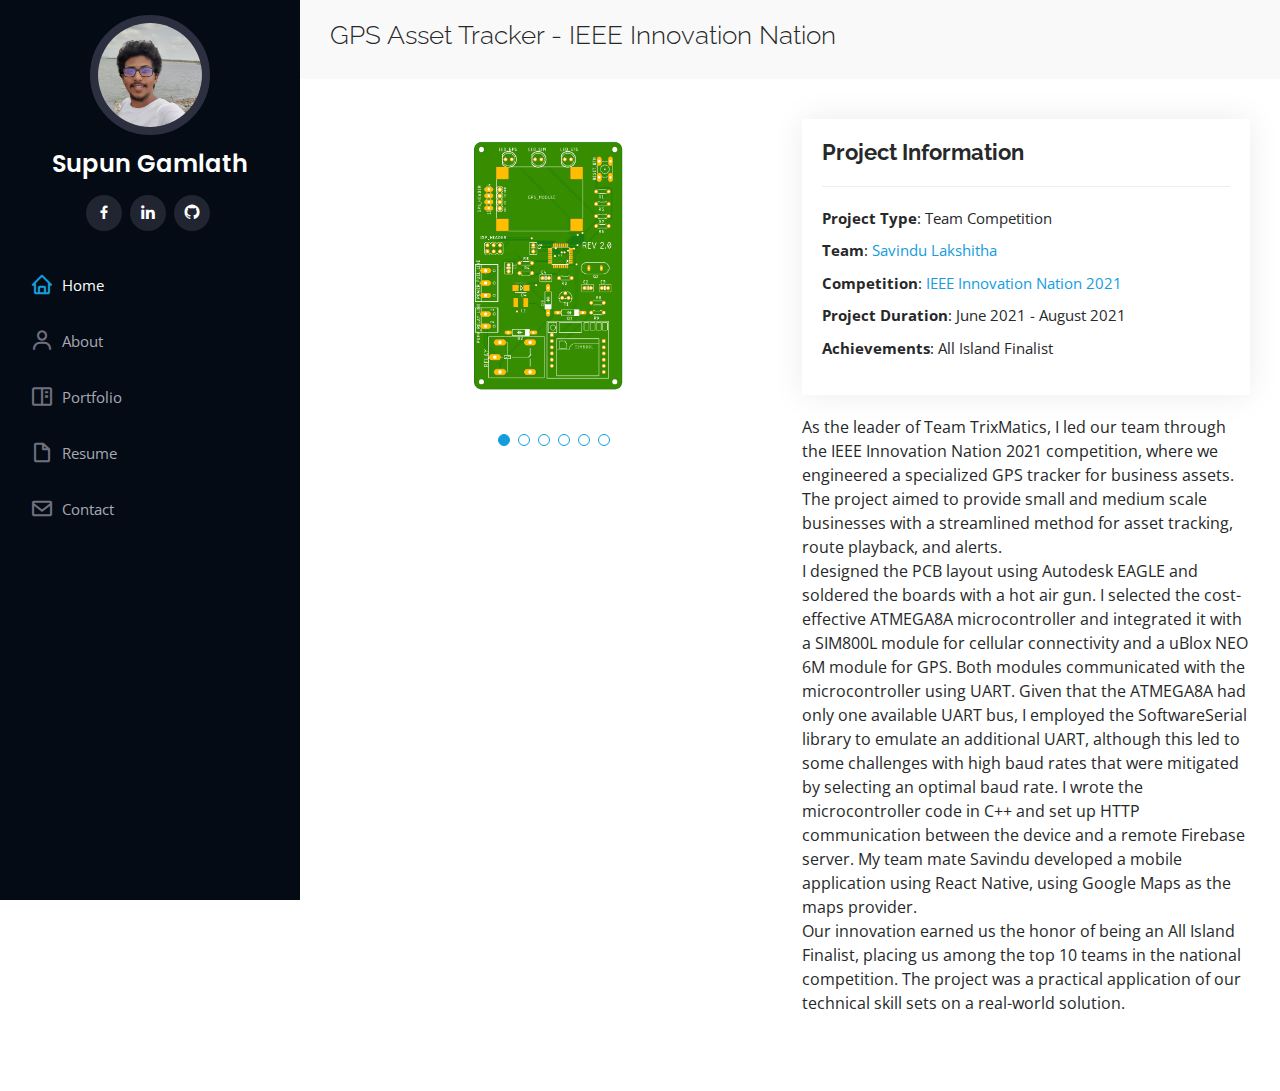
==== asset-tracker.html @ 8a97f41c "Add project pages" ====
<!DOCTYPE html>
<html lang="en">
  <head>
    <meta charset="utf-8" />
    <meta content="width=device-width, initial-scale=1.0" name="viewport" />

    <title>GPS Asset Tracker for IEEE Innovation Nation</title>
    <meta content="" name="description" />
    <meta content="" name="keywords" />

    <!-- Favicons -->
    <link href="assets/img/favicon.png" rel="icon" />
    <link href="assets/img/apple-touch-icon.png" rel="apple-touch-icon" />

    <!-- Google Fonts -->
    <link
      href="https://fonts.googleapis.com/css?family=Open+Sans:300,300i,400,400i,600,600i,700,700i|Raleway:300,300i,400,400i,500,500i,600,600i,700,700i|Poppins:300,300i,400,400i,500,500i,600,600i,700,700i"
      rel="stylesheet"
    />

    <!-- Vendor CSS Files -->
    <link href="assets/vendor/aos/aos.css" rel="stylesheet" />
    <link
      href="assets/vendor/bootstrap/css/bootstrap.min.css"
      rel="stylesheet"
    />
    <link
      href="assets/vendor/bootstrap-icons/bootstrap-icons.css"
      rel="stylesheet"
    />
    <link href="assets/vendor/boxicons/css/boxicons.min.css" rel="stylesheet" />
    <link
      href="assets/vendor/glightbox/css/glightbox.min.css"
      rel="stylesheet"
    />
    <link href="assets/vendor/swiper/swiper-bundle.min.css" rel="stylesheet" />

    <!-- Template Main CSS File -->
    <link href="assets/css/style.css" rel="stylesheet" />
  </head>

  <body>
    <!-- ======= Mobile nav toggle button ======= -->
    <i class="bi bi-list mobile-nav-toggle d-xl-none"></i>

    <!-- ======= Header ======= -->
    <header id="header">
      <div class="d-flex flex-column">
        <div class="profile">
          <img
            src="assets/img/profile-img.png"
            alt=""
            class="img-fluid rounded-circle"
          />
          <h1 class="text-light"><a href="index.html">Supun Gamlath</a></h1>
          <div class="social-links mt-3 text-center">
            <a href="#" class="facebook"><i class="bx bxl-facebook"></i></a>
            <a href="#" class="linkedin"><i class="bx bxl-linkedin"></i></a>
            <a href="#" class="github"><i class="bx bxl-github"></i></a>
          </div>
        </div>

        <nav id="navbar" class="nav-menu navbar">
          <ul>
            <li>
              <a href="index.html#hero" class="nav-link scrollto active"
                ><i class="bx bx-home"></i> <span>Home</span></a
              >
            </li>
            <li>
              <a href="index.html#about" class="nav-link scrollto"
                ><i class="bx bx-user"></i> <span>About</span></a
              >
            </li>
            <li>
              <a href="index.html#portfolio" class="nav-link scrollto"
                ><i class="bx bx-book-content"></i> <span>Portfolio</span></a
              >
            </li>
            <li>
              <a href="index.html#resume" class="nav-link scrollto"
                ><i class="bx bx-file-blank"></i> <span>Resume</span></a
              >
            </li>
            <li>
              <a href="index.html#contact" class="nav-link scrollto"
                ><i class="bx bx-envelope"></i> <span>Contact</span></a
              >
            </li>
          </ul>
        </nav>

        <!-- .nav-menu -->
      </div>
    </header>
    <!-- End Header -->

    <main id="main">
      <!-- ======= Breadcrumbs ======= -->
      <section id="breadcrumbs" class="breadcrumbs">
        <div class="container">
          <div class="d-flex justify-content-between align-items-center">
            <h2>GPS Asset Tracker - IEEE Innovation Nation</h2>
          </div>
        </div>
      </section>
      <!-- End Breadcrumbs -->

      <!-- ======= Portfolio Details Section ======= -->
      <section id="portfolio-details" class="portfolio-details">
        <div class="container">
          <div class="row gy-4">
            <div class="col-lg-6">
              <div class="portfolio-details-slider swiper">
                <div class="swiper-wrapper align-items-center">
                  <div class="swiper-slide">
                    <img
                      src="assets/img/projects/asset-tracker/img(2).png"
                      alt=""
                    />
                  </div>

                  <div class="swiper-slide">
                    <img
                      src="assets/img/projects/asset-tracker/img(3).jpg"
                      alt=""
                    />
                  </div>
                  <div class="swiper-slide">
                    <img
                      src="assets/img/projects/asset-tracker/img(4).png"
                      alt=""
                    />
                  </div>
                  <div class="swiper-slide">
                    <img
                      src="assets/img/projects/asset-tracker/img(5).png"
                      alt=""
                    />
                  </div>
                  <div class="swiper-slide">
                    <img
                      src="assets/img/projects/asset-tracker/img(6).png"
                      alt=""
                    />
                  </div>
                  <div class="swiper-slide">
                    <img
                      src="assets/img/projects/asset-tracker/img(1).png"
                      alt=""
                    />
                  </div>
                </div>
                <div class="swiper-pagination"></div>
              </div>
            </div>

            <div class="col-lg-6">
              <div class="portfolio-info">
                <h3>Project Information</h3>
                <ul>
                  <li><strong>Project Type</strong>: Team Competition</li>
                  <li>
                    <strong>Team</strong>:
                    <a
                      href="https://www.linkedin.com/in/savindu-lakshitha/"
                      target="_blank"
                      >Savindu Lakshitha</a
                    >
                  </li>
                  <li>
                    <strong>Competition</strong>:
                    <a href="https://in.ieee.lk/" target="_blank"
                      >IEEE Innovation Nation 2021
                    </a>
                  </li>
                  <li>
                    <strong>Project Duration</strong>: June 2021 - August 2021
                  </li>
                  <li><strong>Achievements</strong>: All Island Finalist</li>
                </ul>
              </div>
              <div class="portfolio-description">
                <p>
                  As the leader of Team TrixMatics, I led our team through the
                  IEEE Innovation Nation 2021 competition, where we engineered a
                  specialized GPS tracker for business assets. The project aimed
                  to provide small and medium scale businesses with a
                  streamlined method for asset tracking, route playback, and
                  alerts.<br />
                  I designed the PCB layout using Autodesk EAGLE and soldered
                  the boards with a hot air gun. I selected the cost-effective
                  ATMEGA8A microcontroller and integrated it with a SIM800L
                  module for cellular connectivity and a uBlox NEO 6M module for
                  GPS. Both modules communicated with the microcontroller using
                  UART. Given that the ATMEGA8A had only one available UART bus,
                  I employed the SoftwareSerial library to emulate an additional
                  UART, although this led to some challenges with high baud
                  rates that were mitigated by selecting an optimal baud rate. I
                  wrote the microcontroller code in C++ and set up HTTP
                  communication between the device and a remote Firebase server.
                  My team mate Savindu developed a mobile application using
                  React Native, using Google Maps as the maps provider.
                  <br />Our innovation earned us the honor of being an All
                  Island Finalist, placing us among the top 10 teams in the
                  national competition. The project was a practical application
                  of our technical skill sets on a real-world solution.
                </p>
              </div>
            </div>
          </div>
        </div>
      </section>
      <!-- End Portfolio Details Section -->
    </main>
    <!-- End #main -->

    <!-- ======= Footer ======= -->
    <footer id="footer">
      <div class="container"></div>
    </footer>
    <!-- End  Footer -->

    <a
      href="#"
      class="back-to-top d-flex align-items-center justify-content-center"
      ><i class="bi bi-arrow-up-short"></i
    ></a>

    <!-- Vendor JS Files -->
    <script src="assets/vendor/purecounter/purecounter_vanilla.js"></script>
    <script src="assets/vendor/aos/aos.js"></script>
    <script src="assets/vendor/bootstrap/js/bootstrap.bundle.min.js"></script>
    <script src="assets/vendor/glightbox/js/glightbox.min.js"></script>
    <script src="assets/vendor/isotope-layout/isotope.pkgd.min.js"></script>
    <script src="assets/vendor/swiper/swiper-bundle.min.js"></script>
    <script src="assets/vendor/typed.js/typed.umd.js"></script>
    <script src="assets/vendor/waypoints/noframework.waypoints.js"></script>
    <script src="assets/vendor/php-email-form/validate.js"></script>

    <!-- Template Main JS File -->
    <script src="assets/js/main.js"></script>
  </body>
</html>
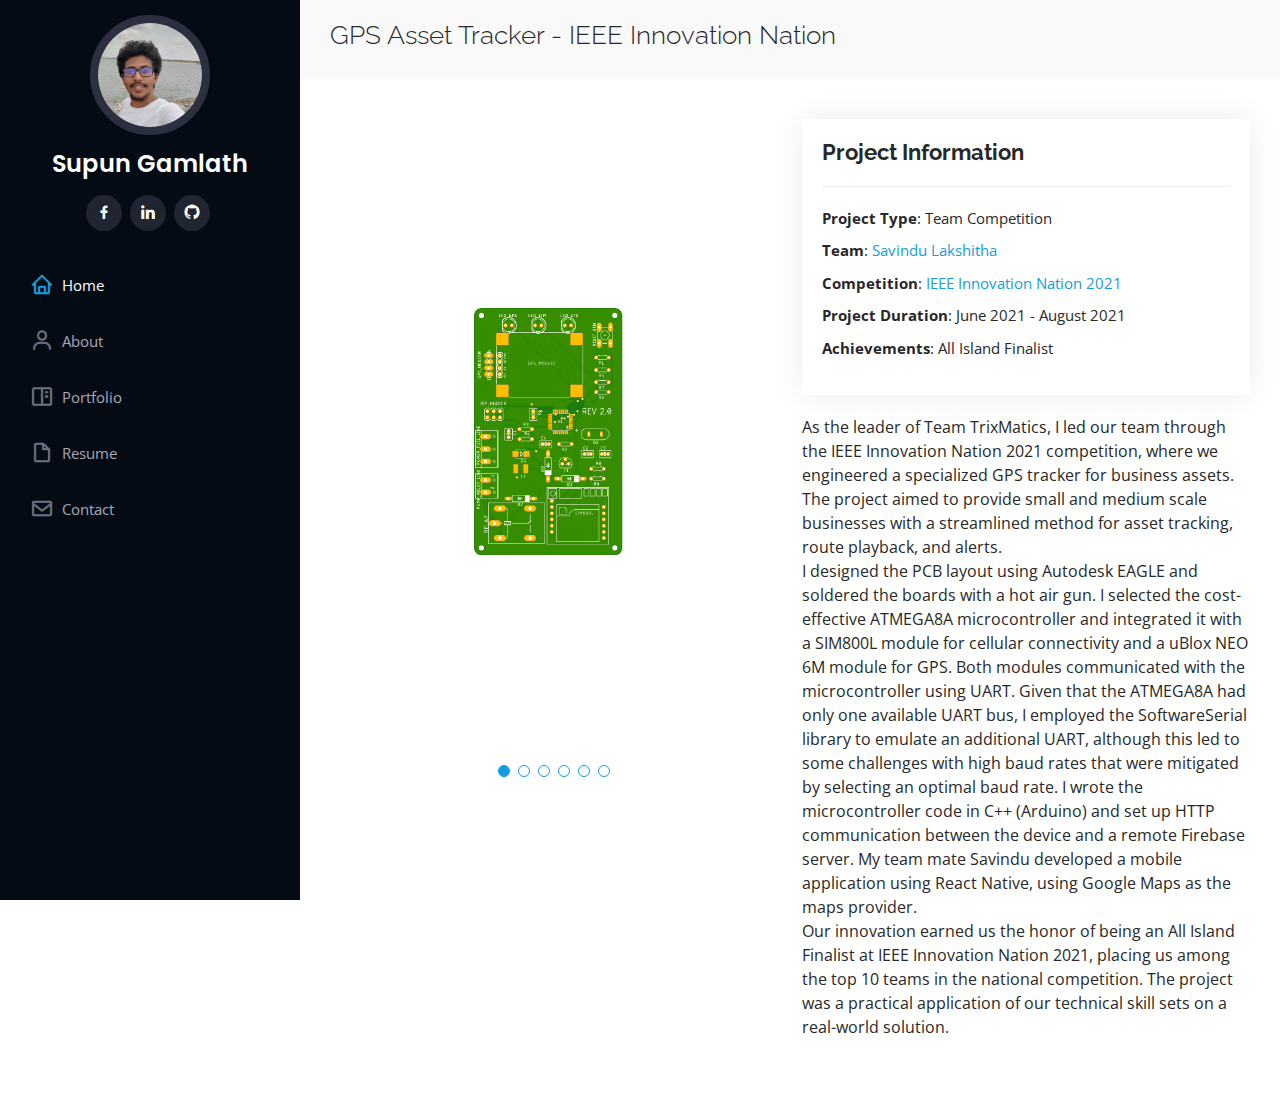
==== commit 7da943df: "Update description" ====
--- a/asset-tracker.html
+++ b/asset-tracker.html
@@ -197,14 +197,15 @@
                   I employed the SoftwareSerial library to emulate an additional
                   UART, although this led to some challenges with high baud
                   rates that were mitigated by selecting an optimal baud rate. I
-                  wrote the microcontroller code in C++ and set up HTTP
-                  communication between the device and a remote Firebase server.
-                  My team mate Savindu developed a mobile application using
-                  React Native, using Google Maps as the maps provider.
+                  wrote the microcontroller code in C++ (Arduino) and set up
+                  HTTP communication between the device and a remote Firebase
+                  server. My team mate Savindu developed a mobile application
+                  using React Native, using Google Maps as the maps provider.
                   <br />Our innovation earned us the honor of being an All
-                  Island Finalist, placing us among the top 10 teams in the
-                  national competition. The project was a practical application
-                  of our technical skill sets on a real-world solution.
+                  Island Finalist at IEEE Innovation Nation 2021, placing us
+                  among the top 10 teams in the national competition. The
+                  project was a practical application of our technical skill
+                  sets on a real-world solution.
                 </p>
               </div>
             </div>
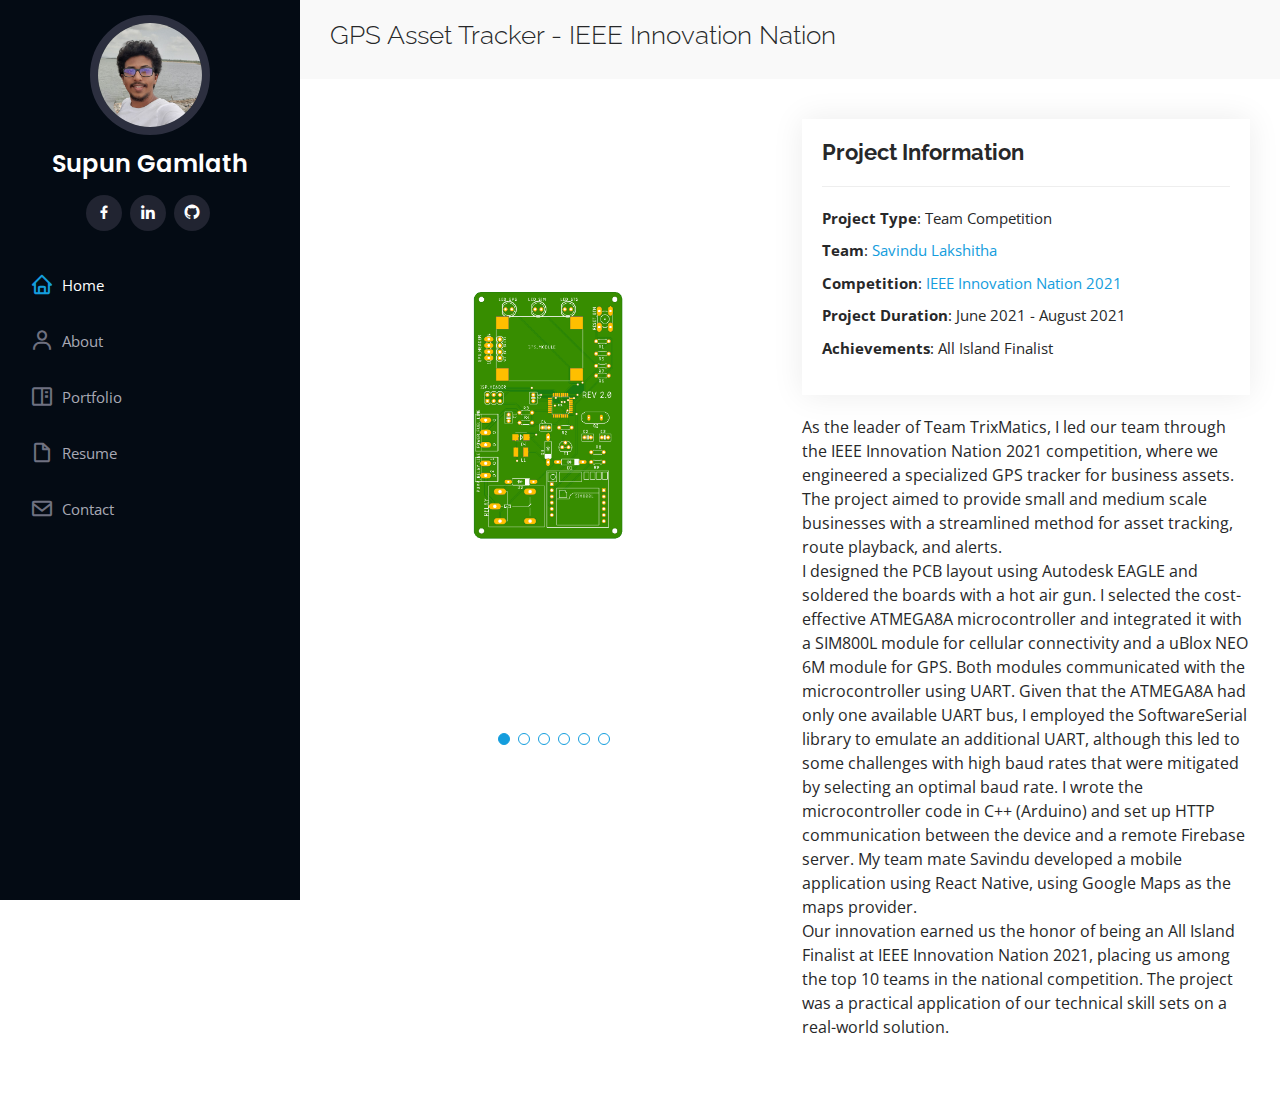
==== commit e8707b91: "Add Google analytics" ====
--- a/asset-tracker.html
+++ b/asset-tracker.html
@@ -1,6 +1,20 @@
 <!DOCTYPE html>
 <html lang="en">
   <head>
+    <!-- Google tag (gtag.js) -->
+    <script
+      async
+      src="https://www.googletagmanager.com/gtag/js?id=G-DS9ZMND4LT"
+    ></script>
+    <script>
+      window.dataLayer = window.dataLayer || [];
+      function gtag() {
+        dataLayer.push(arguments);
+      }
+      gtag("js", new Date());
+
+      gtag("config", "G-DS9ZMND4LT");
+    </script>
     <meta charset="utf-8" />
     <meta content="width=device-width, initial-scale=1.0" name="viewport" />
 
